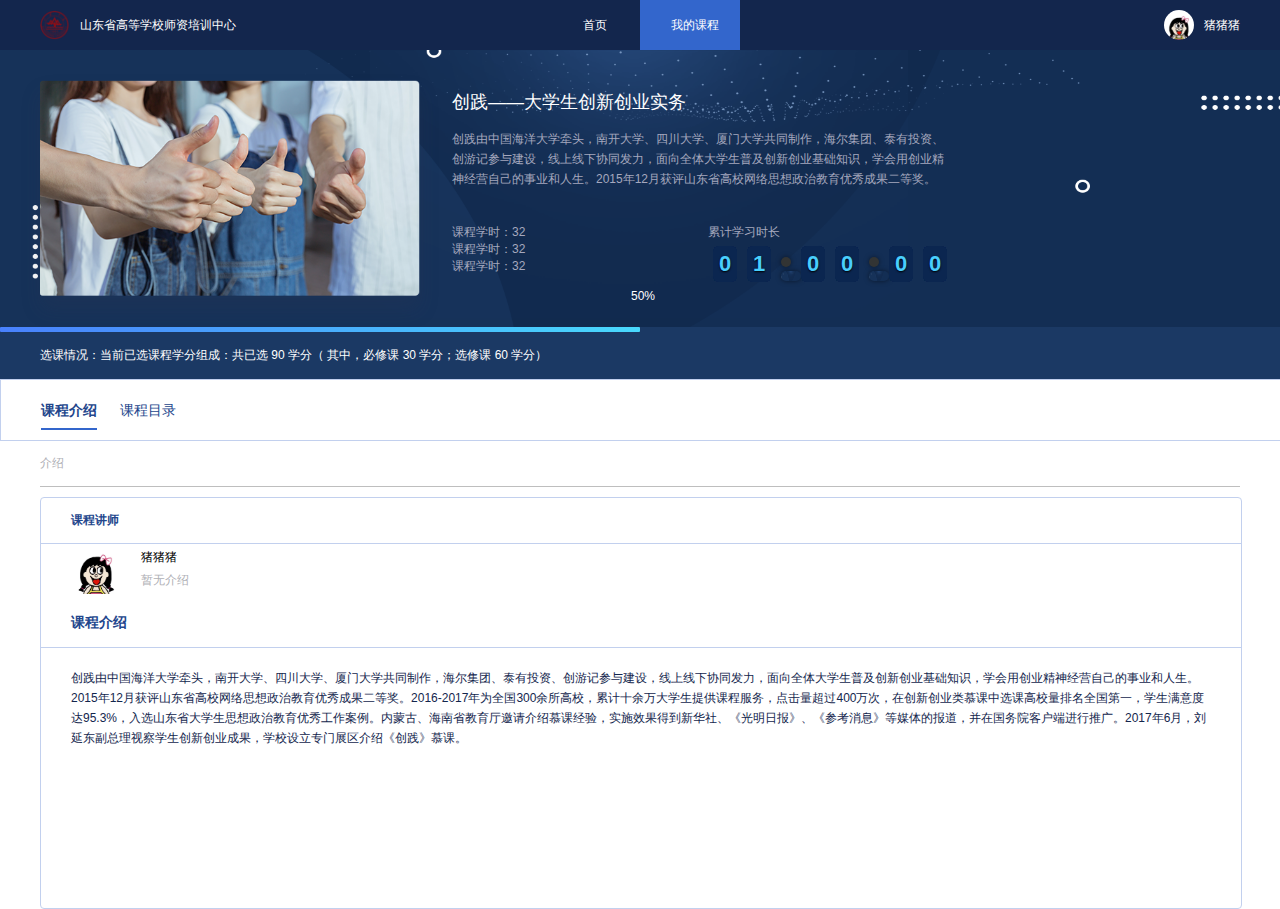
==== page/classDescription.html @ 1916443e "qq" ====
<!DOCTYPE html>
<html lang="en">

<head>
  <meta charset="UTF-8">
  <meta name="viewport" content="width=device-width, initial-scale=1.0">
  <link rel="icon" href="../imges/logo.ico">
  <link rel="stylesheet" href="../css/reset.min.css">
  <link rel="stylesheet" href="../css/flipclock.css">
  <link rel="stylesheet" href="//at.alicdn.com/t/font_1859272_n7lr615bib.css">
  <link rel="stylesheet" href="../css/classDescription.css">
  <title>课程播放页</title>
</head>

<body>
  <div id="classBox">
    <header>
      <div class="center">
        <div class="title">
          <img src="../imges/logo.ico" alt="">
          <span>山东省高等学校师资培训中心</span>
        </div>
        <div class="tabs">
          <div class="homePageBtn">
            <i class="icon-fangzi iconfont"></i>
            <span>首页</span>
          </div>
          <div class="myClassBtn tabCurrent">
            <i class="icon-icon_courseOffx iconfont"></i>
            <span>我的课程</span>
          </div>
        </div>
        <div class="user">
          <img src="../imges/QQ图片20200603144307.jpg" alt="">
          <div class="xiala">
            <span>猪猪猪</span>
            <i class="icon-up-fill1 iconfont"></i>
            <ul>
              <li>退出登录</li>
            </ul>
          </div>
        </div>
      </div>
    </header>
    <main>
      <div class="top">
        <div class="center">
          <img src="../imges/qqq.png" alt="">
          <div class="text">
            <h3>创践——大学生创新创业实务</h3>
            <p class="des">
              创践由中国海洋大学牵头，南开大学、四川大学、厦门大学共同制作，海尔集团、泰有投资、创游记参与建设，线上线下协同发力，面向全体大学生普及创新创业基础知识，学会用创业精神经营自己的事业和人生。2015年12月获评山东省高校网络思想政治教育优秀成果二等奖。
            </p>
            <div class="txtFoot">
              <div class="left">
                <p>课程学时：32</p>
                <p>课程学时：32</p>
                <p>课程学时：32</p>
              </div>
              <div class="right">
                <p>累计学习时长</p>
                <div class="your-clock"></div>
              </div>
            </div>
          </div>
        </div>
      </div>
      <div class="botm">
        <div class="prog" style="width: 50%;">
          <div>
            <p>50%</p>
            <i class="icon-up-fill iconfont"></i>
          </div>
        </div>
        <div class="current">
          <span>选课情况：</span>当前已选课程学分组成：共已选 90 学分（ 其中，必修课 30 学分；选修课 60 学分）
        </div>
      </div>
    </main>
    <div class="selectBox">
      <div class="header">
        <div class="tab">
          <span class="current">课程介绍</span>
          <span>课程目录</span>
        </div>
      </div>
      <div class="teachBox show">
        <div class="title">
          <p>介绍</p>
        </div>
        <div class="box">
          <div class="tlt">
            课程讲师
          </div>
          <div class="teachPic">
            <div class="user">
              <img src="../imges/QQ图片20200603144307.jpg" alt="">
              <div>
                <span>猪猪猪</span>
                <span>暂无介绍</span>
              </div>
            </div>
            <p>课程介绍</p>
          </div>
          <div class="teachCurrent">
            <p>
              创践由中国海洋大学牵头，南开大学、四川大学、厦门大学共同制作，海尔集团、泰有投资、创游记参与建设，线上线下协同发力，面向全体大学生普及创新创业基础知识，学会用创业精神经营自己的事业和人生。2015年12月获评山东省高校网络思想政治教育优秀成果二等奖。2016-2017年为全国300余所高校，累计十余万大学生提供课程服务，点击量超过400万次，在创新创业类慕课中选课高校量排名全国第一，学生满意度达95.3%，入选山东省大学生思想政治教育优秀工作案例。内蒙古、海南省教育厅邀请介绍慕课经验，实施效果得到新华社、《光明日报》、《参考消息》等媒体的报道，并在国务院客户端进行推广。2017年6月，刘延东副总理视察学生创新创业成果，学校设立专门展区介绍《创践》慕课。
            </p>
          </div>
        </div>
      </div>
      <div class="teachBox catalogBox ">
        <div class="title">
          <p>目录</p>
        </div>
        <div class="box">
          <ul class="navBOX">
            <li>
              <h3>
                第一章 创业是什么
              </h3>
              <div class="navList">
                <p>第一课 ,案例：硅谷百年风云</p>
                <span><i class="icon-xiaji1 iconfont"></i> 案例：硅谷百年风云</span>
              </div>
              <div class="navList">
                <p>第二课 ,怎么创必创更重要</p>
                <span><i class="icon-xiaji1 iconfont"></i> 怎么创必创更重要</span>
              </div>
              <div class="navList">
                <p>第三课 ,“创”生活</p>
                <span><i class="icon-xiaji1 iconfont"></i> “创”生活</span>
              </div>
              <div class="navList">
                <p>第四课、创意、创新与创业</p>
                <span><i class="icon-xiaji1 iconfont"></i> 创意、创新与创业</span>
              </div>

            </li>
            <li>
              <h3>
                第二章 创业三元素
              </h3>
              <div class="navList">
                <p>第一课 ,创业之路</p>
              </div>
            </li>
          </ul>
        </div>
      </div>
    </div>
  </div>

</body>

</html>
<script src="https://code.jquery.com/jquery-3.4.1.min.js"></script>
<script src="../js/flipclock/libs/prefixfree.min.js"></script>
<script src="../js/flipclock/flipclock.min.js"></script>
<script src="../js/classDescription.js"></script>
---- css/flipclock.css ----
/* Reset */

.flip-clock-wrapper * {
    margin: 0;
    padding: 0;
    -webkit-box-sizing: border-box;
    -moz-box-sizing: border-box;
    -o-box-sizing: border-box;
    box-sizing: border-box;
}

.flip-clock-wrapper a {
    cursor: pointer;
    text-decoration: none;
    color: #49CEFD;
}

.flip-clock-wrapper a:hover {
    color: #fff;
}

.flip-clock-wrapper ul {
    list-style: none
}

.flip-clock-wrapper.clearfix:before,
.flip-clock-wrapper.clearfix:after {
    content: " ";
    display: table;
}

.flip-clock-wrapper.clearfix:after {
    clear: both;
}

.flip-clock-wrapper.clearfix {
    *zoom: 1;
}

/* Main */

.flip-clock-wrapper {
    min-height: 100%;
    font: normal 11px "Helvetica Neue", Helvetica, sans-serif;
    -webkit-user-select: none;
}

.flip-clock-meridium {
    background: none;
    box-shadow: 0 0 0 !important;
    font-size: 36px !important;
    color: rgb(49, 51, 51);
    bottom: 10px;
}

.flip-clock-wrapper {
    display: flex;
    text-align: center;
    position: relative;
    width: 100%;
}

/* Skeleton */

.flip-clock-wrapper ul {
    position: relative;
    float: left;
    margin: 5px;
    width: 24px;
    height: 36px;
    font-size: 14px;
    line-height: 36px;
    font-weight: bold;
    /* border-radius: 6px; */
}

.flip-clock-wrapper ul li {
    z-index: 1;
    position: absolute;
    left: 0;
    top: 0;
    width: 100%;
    height: 100%;
}

.flip-clock-wrapper ul li:first-child {
    z-index: 2;
}

.flip-clock-wrapper ul li a {
    display: block;
    height: 100%;
    perspective: 200px;
    margin: 0 !important;
    overflow: visible !important;
}

.flip-clock-wrapper ul li a div {
    z-index: 1;
    position: absolute;
    left: 0;
    width: 100%;
    height: 50%;
    overflow: hidden;
}

.flip-clock-wrapper ul li a div .shadow {
    position: absolute;
    width: 100%;
    height: 100%;
    z-index: 2;
}

.flip-clock-wrapper ul li a div.up {
    transform-origin: 50% 100%;
    top: 0;
}

.flip-clock-wrapper ul li a div.up:after {
    content: "";
    position: absolute;
    top: 44px;
    left: 0;
    z-index: 5;
    width: 100%;
    height: 3px;
    background-color: rgba(0, 0, 0, .4);
}

.flip-clock-wrapper ul li a div.down {
    transform-origin: 50% 0%;
    bottom: 0;
}

.flip-clock-wrapper ul li a div div.inn {
    position: absolute;
    left: 0;
    z-index: 1;
    width: 100%;
    height: 200%;
    color: #49CEFD;
    text-shadow: 0 1px 2px #000;
    text-align: center;
    background-color: rgb(11, 38, 80);
    border-radius: 6px;
    font-size: 22px;
}

.flip-clock-wrapper ul li a div.up div.inn {
    top: 0;
}

.flip-clock-wrapper ul li a div.down div.inn {
    bottom: 0;
}

/* PLAY */

.flip-clock-wrapper ul.play li.flip-clock-before {
    z-index: 3;
}

.flip-clock-wrapper ul.play li.flip-clock-active {
    animation: asd .5s .5s linear both;
    z-index: 2;
}

.flip-clock-divider {
    float: left;
    display: inline-block;
    position: relative;
    width: 20px;
    height: 56px;
    line-height: 30px;
}

.flip-clock-divider:first-child {
    width: 0;
}

.flip-clock-dot {
    display: block;
    background: rgb(50, 52, 52);
    width: 10px;
    height: 10px;
    position: absolute;
    border-radius: 1000px;
    box-shadow: 0 0 5px rgba(0, 0, 0, .5);
}

.flip-clock-divider .flip-clock-label {
    display: none;
}

.flip-clock-divider.minutes .flip-clock-label {
    display: none;
}

.flip-clock-divider.seconds .flip-clock-label {
    display: none;
}

.flip-clock-dot.top {
    top: 30px;
    left: 5px;
}

.flip-clock-dot.bottom {
    bottom: 30px;
    left: 5px;
}

@keyframes asd {
    0% {
        z-index: 2;
    }
    5% {
        z-index: 4;
    }
    100% {
        z-index: 4;
    }
}

.flip-clock-wrapper ul.play li.flip-clock-active .down {
    z-index: 2;
    animation: turn .5s .5s linear both;
}

@keyframes turn {
    0% {
        transform: rotateX(90deg);
    }
    100% {
        transform: rotateX(0deg);
    }
}

.flip-clock-wrapper ul.play li.flip-clock-before .up {
    z-index: 2;
    animation: turn2 .5s linear both;
}

@keyframes turn2 {
    0% {
        transform: rotateX(0deg);
    }
    100% {
        transform: rotateX(-90deg);
    }
}

.flip-clock-wrapper ul li.flip-clock-active {
    z-index: 3;
}

/* SHADOW */

.flip-clock-wrapper ul.play li.flip-clock-before .up .shadow {
    background: -moz-linear-gradient(top, rgba(0, 0, 0, .1) 0%, rgba(0, 0, 0, 1) 100%);
    background: -webkit-gradient(linear, left top, left bottom, color-stop(0%, rgba(0, 0, 0, .1)), color-stop(100%, rgba(0, 0, 0, 1)));
    background: linear-gradient(top, rgba(0, 0, 0, .1) 0%, rgba(0, 0, 0, 1) 100%);
    background: -o-linear-gradient(top, rgba(0, 0, 0, .1) 0%, rgba(0, 0, 0, 1) 100%);
    background: -ms-linear-gradient(top, rgba(0, 0, 0, .1) 0%, rgba(0, 0, 0, 1) 100%);
    background: linear-gradient(to bottom, rgba(0, 0, 0, .1) 0%, rgba(0, 0, 0, 1) 100%);
    animation: show .5s linear both;
}

.flip-clock-wrapper ul.play li.flip-clock-active .up .shadow {
    background: -moz-linear-gradient(top, rgba(0, 0, 0, .1) 0%, rgba(0, 0, 0, 1) 100%);
    background: -webkit-gradient(linear, left top, left bottom, color-stop(0%, rgba(0, 0, 0, .1)), color-stop(100%, rgba(0, 0, 0, 1)));
    background: linear-gradient(top, rgba(0, 0, 0, .1) 0%, rgba(0, 0, 0, 1) 100%);
    background: -o-linear-gradient(top, rgba(0, 0, 0, .1) 0%, rgba(0, 0, 0, 1) 100%);
    background: -ms-linear-gradient(top, rgba(0, 0, 0, .1) 0%, rgba(0, 0, 0, 1) 100%);
    background: linear-gradient(to bottom, rgba(0, 0, 0, .1) 0%, rgba(0, 0, 0, 1) 100%);
    animation: hide .5s .3s linear both;
}

/*DOWN*/

.flip-clock-wrapper ul.play li.flip-clock-before .down .shadow {
    background: -moz-linear-gradient(top, rgba(0, 0, 0, 1) 0%, rgba(0, 0, 0, .1) 100%);
    background: -webkit-gradient(linear, left top, left bottom, color-stop(0%, rgba(0, 0, 0, 1)), color-stop(100%, rgba(0, 0, 0, .1)));
    background: linear-gradient(top, rgba(0, 0, 0, 1) 0%, rgba(0, 0, 0, .1) 100%);
    background: -o-linear-gradient(top, rgba(0, 0, 0, 1) 0%, rgba(0, 0, 0, .1) 100%);
    background: -ms-linear-gradient(top, rgba(0, 0, 0, 1) 0%, rgba(0, 0, 0, .1) 100%);
    background: linear-gradient(to bottom, rgba(0, 0, 0, 1) 0%, rgba(0, 0, 0, .1) 100%);
    animation: show .5s linear both;
}

.flip-clock-wrapper ul.play li.flip-clock-active .down .shadow {
    background: -moz-linear-gradient(top, rgba(0, 0, 0, 1) 0%, rgba(0, 0, 0, .1) 100%);
    background: -webkit-gradient(linear, left top, left bottom, color-stop(0%, rgba(0, 0, 0, 1)), color-stop(100%, rgba(0, 0, 0, .1)));
    background: linear-gradient(top, rgba(0, 0, 0, 1) 0%, rgba(0, 0, 0, .1) 100%);
    background: -o-linear-gradient(top, rgba(0, 0, 0, 1) 0%, rgba(0, 0, 0, .1) 100%);
    background: -ms-linear-gradient(top, rgba(0, 0, 0, 1) 0%, rgba(0, 0, 0, .1) 100%);
    background: linear-gradient(to bottom, rgba(0, 0, 0, 1) 0%, rgba(0, 0, 0, .1) 100%);
    animation: hide .5s .3s linear both;
}

@keyframes show {
    0% {
        opacity: 0;
    }
    100% {
        opacity: 1;
    }
}

@keyframes hide {
    0% {
        opacity: 1;
    }
    100% {
        opacity: 0;
    }
}
---- css/classDescription.css ----
html,
body {
  width: 100vw;
  list-style: none;
}
*::-webkit-scrollbar {
  width: 4px;
  height: 4px;
  background: white;
}
*::-webkit-scrollbar-corner,
*::-webkit-scrollbar-thumb,
*::-webkit-scrollbar-track {
  border-radius: 1px;
}
*::-webkit-scrollbar-corner,
*::-webkit-scrollbar-track {
  /* 滚动条轨道 */
  background-color: #DFE6F5;
  box-shadow: none;
}
*::-webkit-scrollbar-thumb {
  /* 滚动条手柄 */
  background-color: #3366CC;
}
#classBox header {
  width: 100%;
  height: 50px;
  background: #13264d;
  box-shadow: 0px 1px 0px 0px rgba(6, 9, 32, 0.5);
  display: flex;
}
#classBox header .center {
  width: 1200px;
  position: relative;
  height: 100%;
  margin: auto;
  display: flex;
  justify-content: space-between;
}
#classBox header .center .title {
  height: 100%;
  display: flex;
  align-items: center;
  color: #fff;
}
#classBox header .center .title img {
  border-radius: 50%;
  width: 30px;
  height: auto;
  margin-right: 10px;
}
#classBox header .center .tabs {
  position: absolute;
  left: 50%;
  top: 50%;
  transform: translate(-50%, -50%);
  height: 100%;
  display: flex;
}
#classBox header .center .tabs .homePageBtn,
#classBox header .center .tabs .myClassBtn {
  height: 100%;
  color: #fff;
  display: flex;
  width: 100px;
  justify-content: center;
  align-items: center;
}
#classBox header .center .tabs .homePageBtn i,
#classBox header .center .tabs .myClassBtn i {
  margin-right: 10px;
}
#classBox header .center .tabs .tabCurrent {
  background-color: #3366CC;
}
#classBox header .center .user {
  display: flex;
  height: 100%;
  position: relative;
  align-items: center;
  color: #fff;
}
#classBox header .center .user img {
  border-radius: 50%;
  width: 30px;
  height: auto;
  margin-right: 10px;
}
#classBox header .center .user .xiala {
  cursor: pointer;
}
#classBox header .center .user .xiala > i {
  font-size: 14px;
}
#classBox header .center .user .xiala ul {
  width: 100px;
  text-align: center;
  position: absolute;
  display: none;
  top: 50px;
  left: 0;
  background-color: #ccc;
}
#classBox main {
  width: 100%;
}
#classBox main .hide {
  display: none;
}
#classBox main .top {
  width: 100%;
  background-image: url('../imges/classBg.png');
  background-repeat: no-repeat;
  background-size: 100% 100%;
}
#classBox main .top .center {
  width: 1200px;
  margin: auto;
  display: flex;
  padding: 30px 0;
}
#classBox main .top .center img {
  box-shadow: 0px 13px 19px 0px rgba(49, 53, 81, 0.2);
  width: 380px;
  height: auto;
  border-radius: 4px;
}
#classBox main .top .center .text {
  display: flex;
  width: 500px;
  color: #fff;
  margin-left: 32px;
  flex-direction: column;
}
#classBox main .top .center .text h3 {
  font-weight: 400;
  font-size: 18px;
  padding: 10px 0;
}
#classBox main .top .center .text .des {
  color: #A5A8BE;
  line-height: 20px;
  padding: 5px 0 35px 0;
}
#classBox main .top .center .text .txtFoot {
  color: #A5A8BE;
  display: flex;
  width: 100%;
  justify-content: space-between;
}
#classBox main .botm {
  width: 100%;
  background-color: #1B3964;
}
#classBox main .botm .prog {
  height: 5px;
  background: linear-gradient(90deg, #4981fd 0%, #49d9fd 100%);
  border-radius: 1px;
  position: relative;
}
#classBox main .botm .prog > div {
  position: absolute;
  right: -15px;
  top: -38px;
  color: #fff;
}
#classBox main .botm .current {
  width: 1200px;
  margin: auto;
  padding: 15px;
  color: #fff;
}
#classBox .selectBox {
  width: 100%;
}
#classBox .selectBox .header {
  width: 100%;
  height: 60px;
  border: 1px solid #c2d0ee;
}
#classBox .selectBox .header .tab {
  width: 1200px;
  height: 100%;
  padding-top: 22px;
  margin: auto;
}
#classBox .selectBox .header .tab .current {
  font-weight: bold;
  border-bottom: 2px solid #3366CC;
}
#classBox .selectBox .header .tab span {
  cursor: pointer;
  font-size: 14px;
  color: #23468C;
  padding-bottom: 10px;
  margin-right: 20px;
}
#classBox .selectBox .show {
  display: block !important;
}
#classBox .selectBox .teachBox {
  width: 1200px;
  margin: 0 auto;
  display: none;
}
#classBox .selectBox .teachBox .title {
  height: 45px;
  display: flex;
  align-items: center;
  border-bottom: 1px solid #bebebe;
}
#classBox .selectBox .teachBox .title p {
  color: #AFB0B6;
}
#classBox .selectBox .teachBox .box {
  width: 100%;
  margin-top: 10px;
  border: 1px solid #c2d0ee;
  border-radius: 4px;
}
#classBox .selectBox .teachBox .box .tlt {
  height: 45px;
  display: flex;
  color: #23468C;
  font-weight: bold;
  align-items: center;
  padding: 0 30px;
  border-bottom: 1px solid #c2d0ee;
}
#classBox .selectBox .teachBox .box .teachPic {
  padding: 0 30px;
  border-bottom: 1px solid #c2d0ee;
}
#classBox .selectBox .teachBox .box .teachPic .user {
  display: flex;
}
#classBox .selectBox .teachBox .box .teachPic .user > div {
  display: flex;
  padding: 5px 0;
  box-sizing: border-box;
  flex-direction: column;
  justify-content: space-between;
}
#classBox .selectBox .teachBox .box .teachPic .user > div span:nth-child(2) {
  color: #AFB0B6;
}
#classBox .selectBox .teachBox .box .teachPic .user img {
  width: 50px;
  margin-right: 20px;
}
#classBox .selectBox .teachBox .box .teachPic p {
  margin-top: 20px;
  margin-bottom: 15px;
  font-weight: bold;
  color: #23468C;
  font-size: 14px;
}
#classBox .selectBox .teachBox .box .teachCurrent {
  padding: 20px 30px;
  height: 70px;
  line-height: 20px;
  height: 220px;
  overflow-y: auto;
}
#classBox .selectBox .teachBox .box .teachCurrent p {
  color: #13264D;
}
#classBox .selectBox .catalogBox .box {
  border: none;
}
#classBox .selectBox .catalogBox .box ul li {
  width: 100%;
  margin-top: 10px;
  border: 1px solid #c2d0ee;
  border-radius: 4px;
}
#classBox .selectBox .catalogBox .box ul li .navList {
  padding-left: 65px;
  padding-top: 20px;
  border-bottom: 6px;
  border-bottom: 1px solid #c2d0ee;
}
#classBox .selectBox .catalogBox .box ul li .navList p {
  color: #23468c;
  font-weight: 400;
  font-size: 15px;
}
#classBox .selectBox .catalogBox .box ul li .navList span {
  padding-left: 35px;
  padding-top: 20px;
  padding-bottom: 15px;
  height: 30px;
  font-size: 14px;
  box-sizing: border-box;
  display: flex;
  align-items: center;
}
#classBox .selectBox .catalogBox .box ul li .navList span i {
  margin-right: 10px;
  color: #23468C;
}
#classBox .selectBox .catalogBox .box ul li h3 {
  height: 35px;
  cursor: pointer;
  display: flex;
  align-items: center;
  font-size: 14px;
  border: 1px solid #c2d0ee;
  border-radius: 4px 4px 0px 0px;
  color: #23468C;
  font-size: 15px;
  height: 40px;
  background: #dfe6f5;
  padding-left: 45px;
}
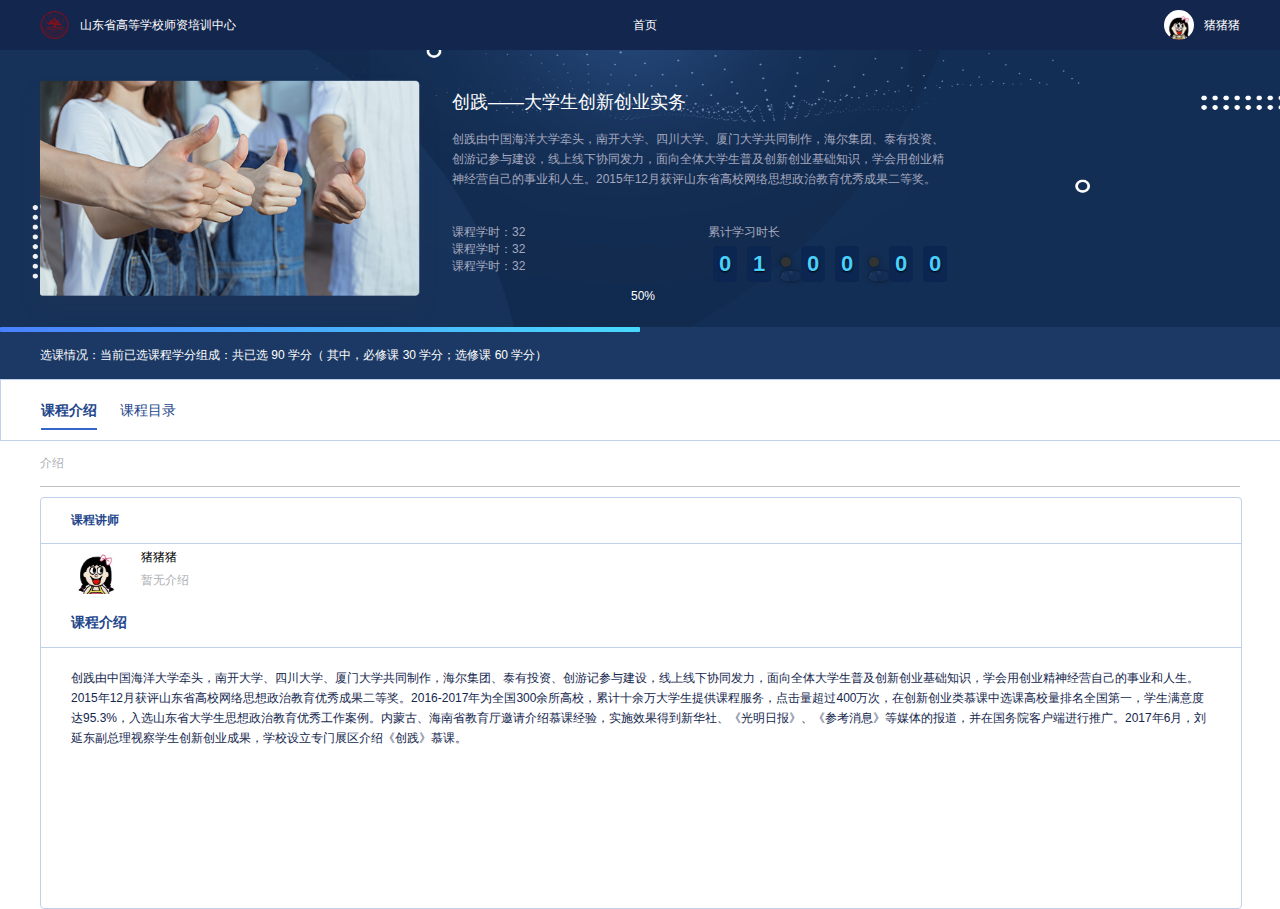
==== commit ed2beef7: "qqq" ====
--- a/page/classDescription.html
+++ b/page/classDescription.html
@@ -24,10 +24,6 @@
           <div class="homePageBtn">
             <i class="icon-fangzi iconfont"></i>
             <span>首页</span>
-          </div>
-          <div class="myClassBtn tabCurrent">
-            <i class="icon-icon_courseOffx iconfont"></i>
-            <span>我的课程</span>
           </div>
         </div>
         <div class="user">
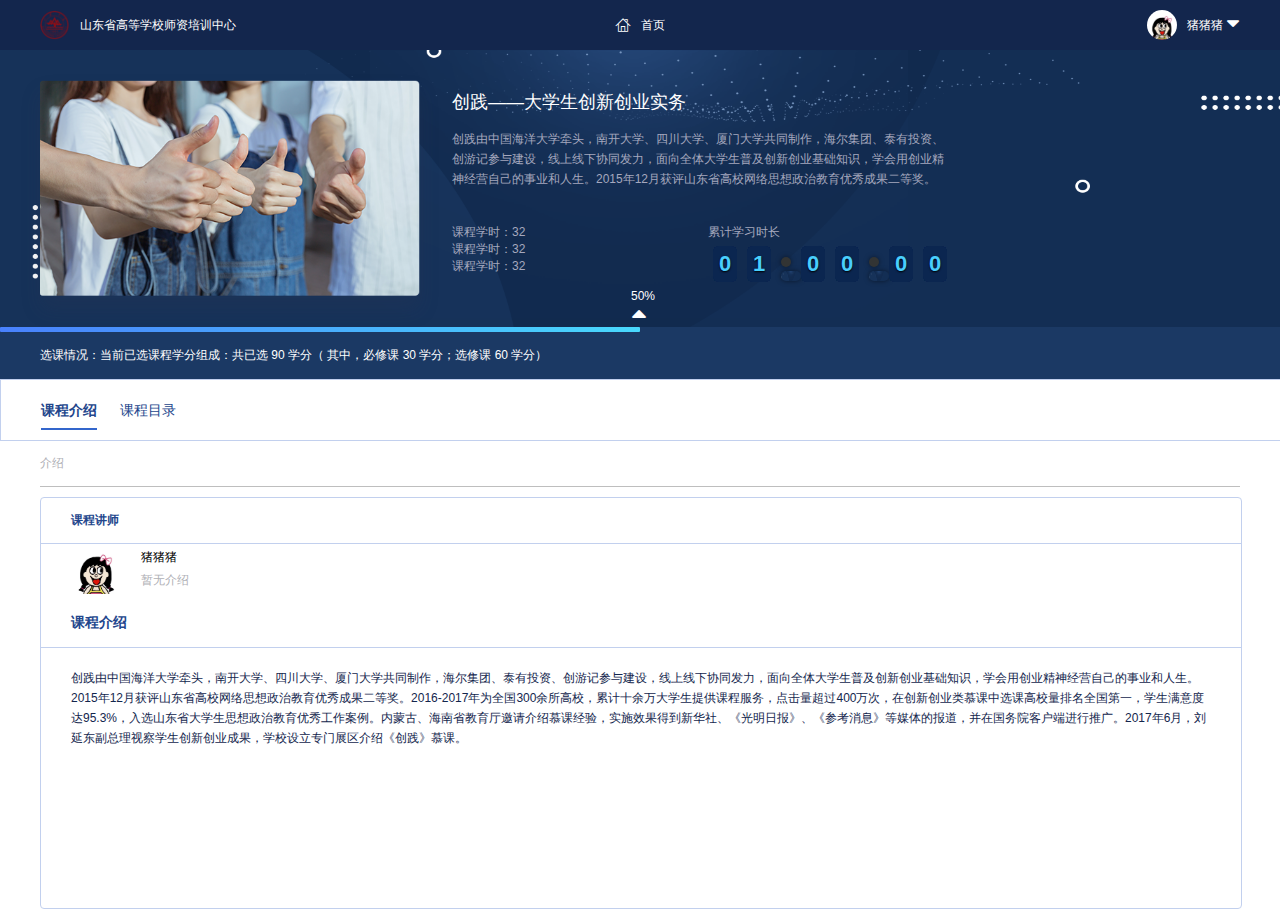
==== commit 41dc97a9: "qqq" ====
--- a/page/classDescription.html
+++ b/page/classDescription.html
@@ -7,7 +7,7 @@
   <link rel="icon" href="../imges/logo.ico">
   <link rel="stylesheet" href="../css/reset.min.css">
   <link rel="stylesheet" href="../css/flipclock.css">
-  <link rel="stylesheet" href="//at.alicdn.com/t/font_1859272_n7lr615bib.css">
+  <link rel="stylesheet" href="../css/font.css">
   <link rel="stylesheet" href="../css/classDescription.css">
   <title>课程播放页</title>
 </head>
--- a/css/font.css
+++ b/css/font.css
@@ -0,0 +1,56 @@
+@font-face {font-family: "iconfont";
+  src: url('//at.alicdn.com/t/font_1859272_mgpp0agymtp.eot?t=1591268144896'); /* IE9 */
+  src: url('//at.alicdn.com/t/font_1859272_mgpp0agymtp.eot?t=1591268144896#iefix') format('embedded-opentype'), /* IE6-IE8 */
+  url('[data-uri]') format('woff2'),
+  url('//at.alicdn.com/t/font_1859272_mgpp0agymtp.woff?t=1591268144896') format('woff'),
+  url('//at.alicdn.com/t/font_1859272_mgpp0agymtp.ttf?t=1591268144896') format('truetype'), /* chrome, firefox, opera, Safari, Android, iOS 4.2+ */
+  url('//at.alicdn.com/t/font_1859272_mgpp0agymtp.svg?t=1591268144896#iconfont') format('svg'); /* iOS 4.1- */
+}
+
+.iconfont {
+  font-family: "iconfont" !important;
+  font-size: 16px;
+  font-style: normal;
+  -webkit-font-smoothing: antialiased;
+  -moz-osx-font-smoothing: grayscale;
+}
+
+.icon-zhengzaibofang:before {
+  content: "\e624";
+}
+
+.icon-xiaji1:before {
+  content: "\e605";
+}
+
+.icon-up-fill:before {
+  content: "\e603";
+}
+
+.icon-up-fill1:before {
+  content: "\e604";
+}
+
+.icon-icon_courseOffx:before {
+  content: "\e6f3";
+}
+
+.icon-fangzi:before {
+  content: "\e61c";
+}
+
+.icon-bofang:before {
+  content: "\e602";
+}
+
+.icon-jianhao:before {
+  content: "\e600";
+}
+
+.icon-jiahao:before {
+  content: "\e601";
+}
+
+.icon-fanhui:before {
+  content: "\e616";
+}
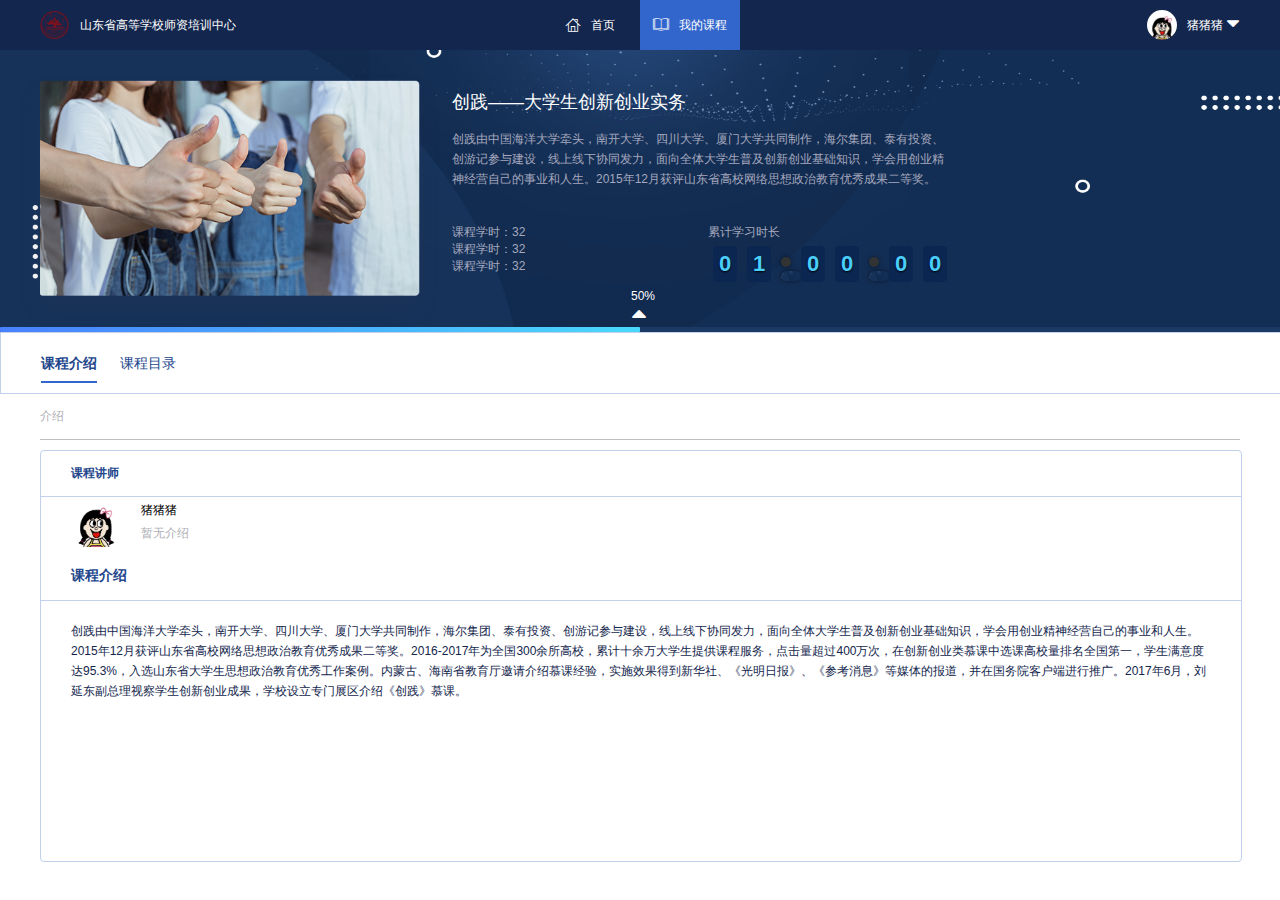
==== commit 15dc49e1: "qqq" ====
--- a/page/classDescription.html
+++ b/page/classDescription.html
@@ -11,6 +11,31 @@
   <link rel="stylesheet" href="../css/classDescription.css">
   <title>课程播放页</title>
 </head>
+<script>
+  var os = function () {
+    var ua = navigator.userAgent,
+      isWindowsPhone = /(?:Windows Phone)/.test(ua),
+      isSymbian = /(?:SymbianOS)/.test(ua) || isWindowsPhone,
+      isAndroid = /(?:Android)/.test(ua),
+      isFireFox = /(?:Firefox)/.test(ua),
+      isChrome = /(?:Chrome|CriOS)/.test(ua),
+      isTablet = /(?:iPad|PlayBook)/.test(ua) || (isAndroid && !/(?:Mobile)/.test(ua)) || (isFireFox && /(?:Tablet)/.test(ua)),
+      isPhone = /(?:iPhone)/.test(ua) && !isTablet,
+      isPc = !isPhone && !isAndroid && !isSymbian;
+    return {
+      isTablet: isTablet,
+      isPhone: isPhone,
+      isAndroid: isAndroid,
+      isPc: isPc
+    };
+  }();
+
+  if (os.isAndroid || os.isPhone) {
+    window.location.href = 'classPhone.html'
+  } else if (os.isPc) {
+    console.log("电脑")
+  }
+</script>
 
 <body>
   <div id="classBox">
@@ -25,9 +50,13 @@
             <i class="icon-fangzi iconfont"></i>
             <span>首页</span>
           </div>
+          <div class="myClassBtn tabCurrent">
+            <i class="icon-icon_courseOffx iconfont"></i>
+            <span>我的课程</span>
+          </div>
         </div>
         <div class="user">
-          <img src="../imges/QQ图片20200603144307.jpg" alt="">
+          <img src="../imges/user.jpg" alt="">
           <div class="xiala">
             <span>猪猪猪</span>
             <i class="icon-up-fill1 iconfont"></i>
@@ -68,9 +97,6 @@
             <i class="icon-up-fill iconfont"></i>
           </div>
         </div>
-        <div class="current">
-          <span>选课情况：</span>当前已选课程学分组成：共已选 90 学分（ 其中，必修课 30 学分；选修课 60 学分）
-        </div>
       </div>
     </main>
     <div class="selectBox">
@@ -90,7 +116,7 @@
           </div>
           <div class="teachPic">
             <div class="user">
-              <img src="../imges/QQ图片20200603144307.jpg" alt="">
+              <img src="../imges/user.jpg" alt="">
               <div>
                 <span>猪猪猪</span>
                 <span>暂无介绍</span>
--- a/css/classDescription.css
+++ b/css/classDescription.css
@@ -66,6 +66,7 @@
   width: 100px;
   justify-content: center;
   align-items: center;
+  cursor: pointer;
 }
 #classBox header .center .tabs .homePageBtn i,
 #classBox header .center .tabs .myClassBtn i {
@@ -99,8 +100,15 @@
   position: absolute;
   display: none;
   top: 50px;
-  left: 0;
+  height: 30px;
+  left: 0px;
   background-color: #ccc;
+  line-height: 30px;
+  /* color: #fff; */
+  background: #fff;
+}
+#classBox header .center .user .xiala ul li {
+  color: #13264d;
 }
 #classBox main {
   width: 100%;
